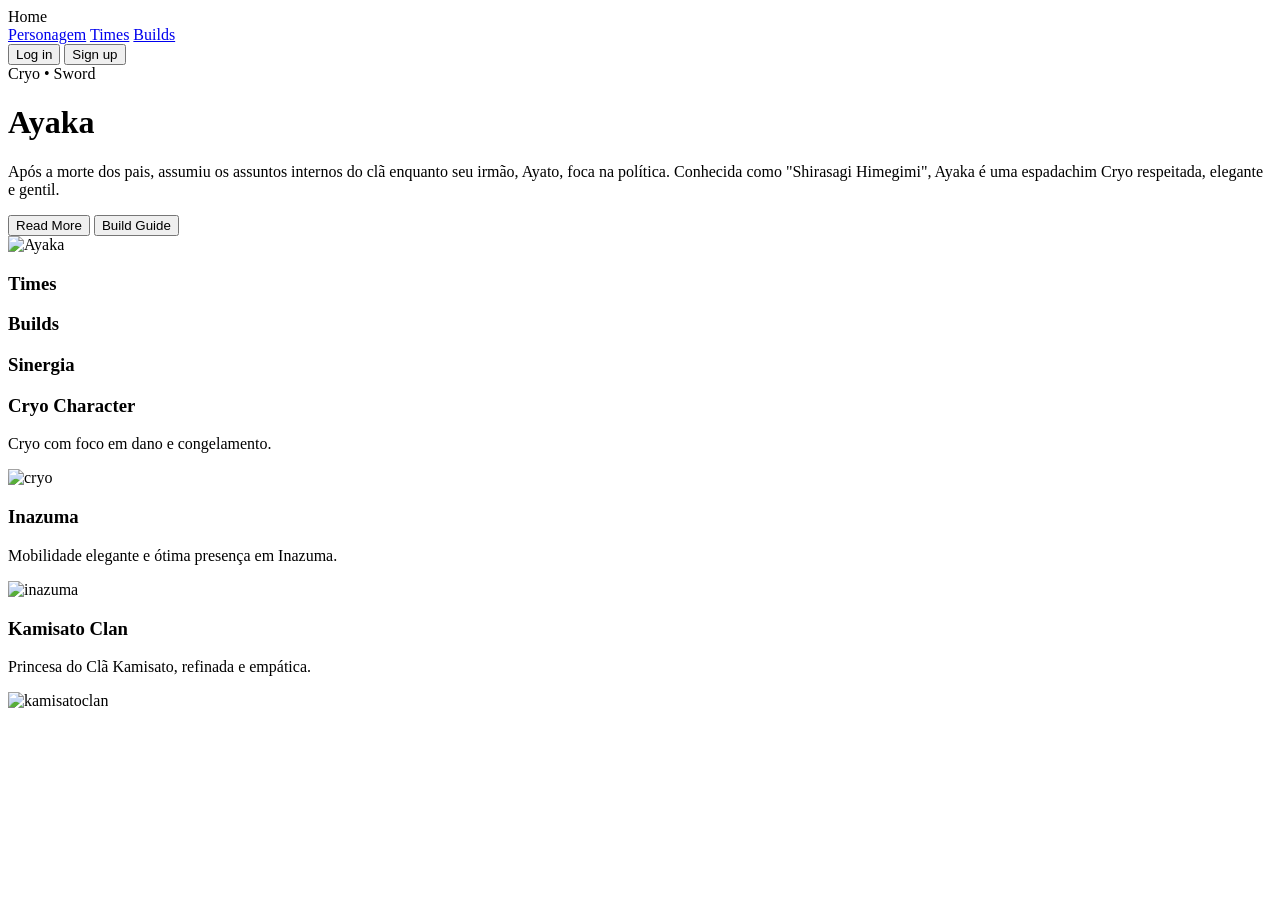
==== pages/Ayaka.html @ 98aba7cc "Create Ayaka.html" ====
<!DOCTYPE html>
<html lang="pt-BR">
<head>
  <meta charset="UTF-8">
  <meta name="viewport" content="width=device-width, initial-scale=1.0">
  <title>Ayaka</title>
<link rel="stylesheet" href="../css/stylep.css">
</head>
<body>

  <header class="navbar">
    <div class="logo">Home</div>

    <nav>
      <a href="#">Personagem</a> 
      <a href="#">Times</a>
      <a href="#">Builds</a>
    </nav>

    <div class="buttons">
      <button class="login">Log in</button>
      <button class="signup">Sign up</button>
    </div>
  </header>

  <div class="container">

    <div class="card-main">
      <div class="card-text">
        <span class="tag">Cryo • Sword</span>
        <h1>Ayaka</h1>
        <p>
          Após a morte dos pais, assumiu os assuntos internos do clã enquanto
          seu irmão, Ayato, foca na política. Conhecida como "Shirasagi Himegimi",
          Ayaka é uma espadachim Cryo respeitada, elegante e gentil.
        </p>

        <div class="card-actions">
          <button class="btn-primary">Read More</button>
          <button class="btn-secondary">Build Guide</button>
        </div>
      </div>

      <div class="card-image">
        <img src="../assets/images/ayaka/ayakaa.png" alt="Ayaka">
      </div>
    </div>

<div class="cards"> 
  <div class="cima">
    <div class="options">
      <div class="card1">
        <h3>Times</h3>
      </div>
      <div class="card2">
        <h3>Builds</h3>
      </div>
      <div class="card6">
        <h3>Sinergia</h3>
      </div>
    </div>
   </div>
   
   <div class="baixo">
    <div class="card3">
      <div>
        <h3>Cryo Character</h3>
        <p>Cryo com foco em dano e congelamento.</p>
      </div>
      <div>
        <img src="https://i.pinimg.com/1200x/28/7c/b2/287cb2314620c3347225e4188097f728.jpg" alt="cryo">
      </div>
    </div>

      <div class="card4">
        <div>
         <h3>Inazuma</h3>
         <p>Mobilidade elegante e ótima presença em Inazuma.</p>
        </div>
        <div>
          <img src="https://i.pinimg.com/736x/a6/d5/6b/a6d56baf6834b6b9c56a0957f0693513.jpg" alt="inazuma">
        </div>
      </div>

      <div class="card5">
        <div>
        <h3>Kamisato Clan</h3>
        <p>Princesa do Clã Kamisato, refinada e empática.</p>
        </div>
        <div>
          <img src="https://i.pinimg.com/1200x/dd/69/5c/dd695cdac95e3d44d4d445b8be971396.jpg" alt="kamisatoclan">
        </div>
      </div>

   </div>
      
</div>

</body>
</html>
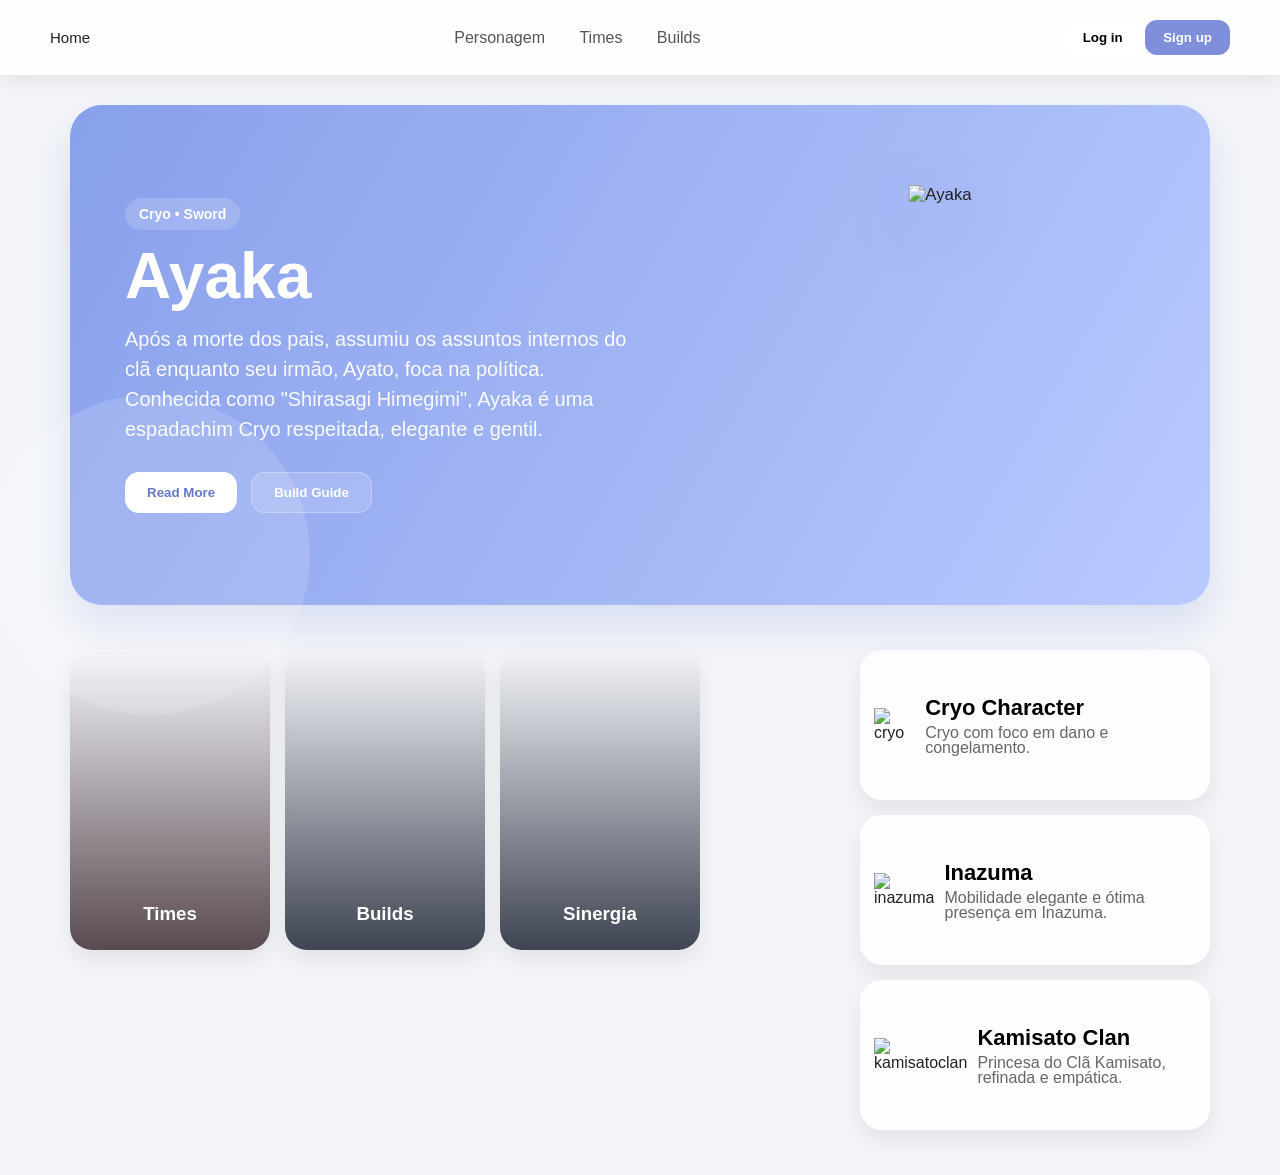
==== commit de51665f: "Update Ayaka.html" ====
--- a/pages/Ayaka.html
+++ b/pages/Ayaka.html
@@ -59,6 +59,11 @@
         <h3>Sinergia</h3>
       </div>
     </div>
+    <div class="more">
+    </div>
+   </div>
+   
+   <div class="meio">
    </div>
    
    <div class="baixo">
--- a/css/stylep.css
+++ b/css/stylep.css
@@ -0,0 +1,326 @@
+*{
+  margin: 0;
+  padding: 0;
+  box-sizing: border-box;
+}
+
+body{
+  font-family: Segoe UI, sans-serif;
+  background: #f3f5f9;
+  color: #222;
+}
+
+/* NAVBAR */
+
+.navbar{
+  display: flex;
+  justify-content: space-between;
+  align-items: center;
+  padding: 20px 50px;
+  background: rgba(255,255,255,0.92);
+  box-shadow: 0 5px 20px rgba(0,0,0,0.08);
+}
+
+.logo{
+  cursor: pointer;
+  font-weight: 500;
+  font-size: 15px;
+}
+
+.navbar nav a{
+  margin: 0 15px;
+  text-decoration: none;
+  color: #555;
+  font-weight: 500;
+}
+
+.buttons button{
+  padding: 10px 18px;
+  border: none;
+  border-radius: 12px;
+  cursor: pointer;
+  font-weight: 600;
+}
+
+.login{
+  background: white;
+  border: 1px solid #d8dcef;
+}
+
+.signup{
+  background: #7f8fdc;
+  color: white;
+}
+
+/* CONTAINER */
+
+.container{
+  padding: 30px;
+  max-width: 1200px;
+  margin: auto;
+}
+
+/* CARD PRINCIPAL */
+
+.card-main{
+  position: relative;
+  display: flex;
+  align-items: center;
+  justify-content: space-between;
+  min-height: 360px;
+  padding: 50px 55px; 
+  border-radius: 32px;
+  overflow: visible;
+  background:
+    linear-gradient(120deg, rgba(131,155,234,0.95), rgba(180,198,255,0.92)),
+    url("jaja.jpg") center/cover no-repeat;
+  box-shadow: 0 20px 40px rgba(112, 132, 215, 0.20);
+}
+
+.card-main:before{
+  content: "";
+  position: absolute;
+  left: -80px;
+  bottom: -110px;
+  width: 320px;
+  height: 320px;
+  background: rgba(255,255,255,0.14);
+  border-radius: 50%;
+}
+
+.card-text{
+  position: relative;
+  z-index: 2;
+  max-width: 520px;
+  color: white;
+}
+
+.tag{
+  display: inline-block;
+  margin-bottom: 14px;
+  padding: 8px 14px;
+  border-radius: 999px;
+  background: rgba(255,255,255,0.16);
+  backdrop-filter: blur(6px);
+  font-size: 14px;
+  font-weight: 600;
+}
+
+.card-text h1{
+  font-size: 64px;
+  line-height: 1;
+  margin-bottom: 16px;
+}
+
+.card-text p{
+  font-size: 20px;
+  line-height: 1.5;
+  color: rgba(255,255,255,0.95);
+  margin-bottom: 28px;
+}
+
+.card-actions{
+  display: flex;
+  gap: 14px;
+  flex-wrap: wrap;
+}
+
+.btn-primary,
+.btn-secondary{
+  padding: 12px 22px;
+  border-radius: 14px;
+  border: none;
+  cursor: pointer;
+  font-weight: 700;
+}
+
+.btn-primary{
+  background: white;
+  color: #6677cc;
+}
+
+.btn-secondary{
+  background: rgba(255,255,255,0.15);
+  color: white;
+  border: 1px solid rgba(255,255,255,0.28);
+}
+
+.card-image{
+  position: relative;
+  z-index: 2;
+  width: 430px;
+  display: flex;
+  justify-content: center;
+  align-items: flex-end;
+}
+
+.card-image img{
+  height: 400px;
+  width: auto;
+  object-fit: contain;
+  transform: translateY(40px) scale(1.05);
+  filter: drop-shadow(0 18px 30px rgba(28, 42, 98, 0.28));
+}
+
+/* CARDS PEQUENOS */
+
+.options{
+  margin-top: 0px;
+  display: grid;
+  grid-template-columns: repeat(3, 1fr);
+  gap: 15px; 
+}
+
+.cards{
+  margin-top: 45px;
+  display: grid;
+  grid-template-columns: repeat(3, 1fr);
+  gap: 20px;
+}
+
+.card1{
+  background: 
+    linear-gradient(to top, rgba(51, 31, 39, 0.8), transparent),
+    url("ayaka1.jpg");
+  background-size: cover;
+  padding: 24px;
+  border-radius: 22px;
+  box-shadow: 0 10px 25px rgba(0,0,0,0.08);
+  height: 300px;
+  width: 200px;
+  display: flex;
+  flex-direction: column;
+  justify-content: flex-end; /* joga tudo pra baixo */
+  
+}
+
+.card2{
+  background: 
+    linear-gradient(to top, rgba(17, 24, 40, 0.8), transparent),
+    url("ayaka2.jpg");
+  background-size: cover;
+  padding: 24px;
+  border-radius: 22px;
+  box-shadow: 0 10px 25px rgba(0,0,0,0.08);
+  height: 300px;
+  width: 200px;
+  display: flex;
+  flex-direction: column;
+  justify-content: flex-end; /* joga tudo pra baixo */
+  
+}
+
+.card6{
+  background: 
+    linear-gradient(to top, rgba(17, 24, 40, 0.8), transparent),
+    url("ayaka3.jpg");
+  background-size: cover;
+  padding: 24px;
+  border-radius: 22px;
+  box-shadow: 0 10px 25px rgba(0,0,0,0.08);
+  height: 300px;
+  width: 200px;
+  display: flex;
+  flex-direction: column;
+  justify-content: flex-end; /* joga tudo pra baixo */
+}
+
+.card3 img{ 
+  height: 105px;
+  width: 110px;
+  margin-right: 10px;
+  margin-left: -10px;
+}
+
+.card4 img{ 
+  height: 110px;
+  width: 110px;
+  margin-right: 10px;
+  margin-left: -10px;
+} 
+
+.card5 img{
+  height: 110px;
+  width: 110px;
+  margin-right: 10px;
+  margin-left: -10px;
+}
+
+.card3,
+.card4,
+.card5{
+  display: flex;
+  flex-direction: row-reverse; /* INVERTE */
+  justify-content: space-between;
+  align-items: center;
+  background: rgba(255,255,255,0.95);
+  padding: 24px;
+  border-radius: 22px;
+  box-shadow: 0 10px 25px rgba(0,0,0,0.08);
+  height: 150px;
+  width: 350px;
+  margin-bottom: 15px; 
+}
+
+.card1 h3,
+.card2 h3,
+.card6 h3{
+  text-align: center;
+  color:white;
+  margin-bottom: 01px
+}
+
+.card3 h3,
+.card4 h3,
+.card5 h3{
+  margin-bottom: 4px;
+  font-size: 22px;
+  color: #000000;
+}
+
+.card3 p,
+.card4 p,
+.card5 p{
+  color: #666;
+  line-height: 15px; 
+}
+
+/* RESPONSIVO */
+
+@media (max-width: 980px){
+  .card-main{
+    flex-direction: column;
+    text-align: center;
+    padding: 40px 30px;
+  }
+
+  .card-text{
+    max-width: 100%;
+  }
+
+  .card-text h1{
+    font-size: 48px;
+  }
+
+  .card-text p{
+    font-size: 18px;
+  }
+
+  .card-image{
+    width: 100%;
+    margin-top: 20px;
+  }
+
+  .card-image img{
+    height: 360px;
+    transform: translateY(20px) scale(1.04);
+  }
+
+  .card-actions{
+    justify-content: center;
+  }
+
+  .cards{
+    grid-template-columns: 1fr;
+  }
+}
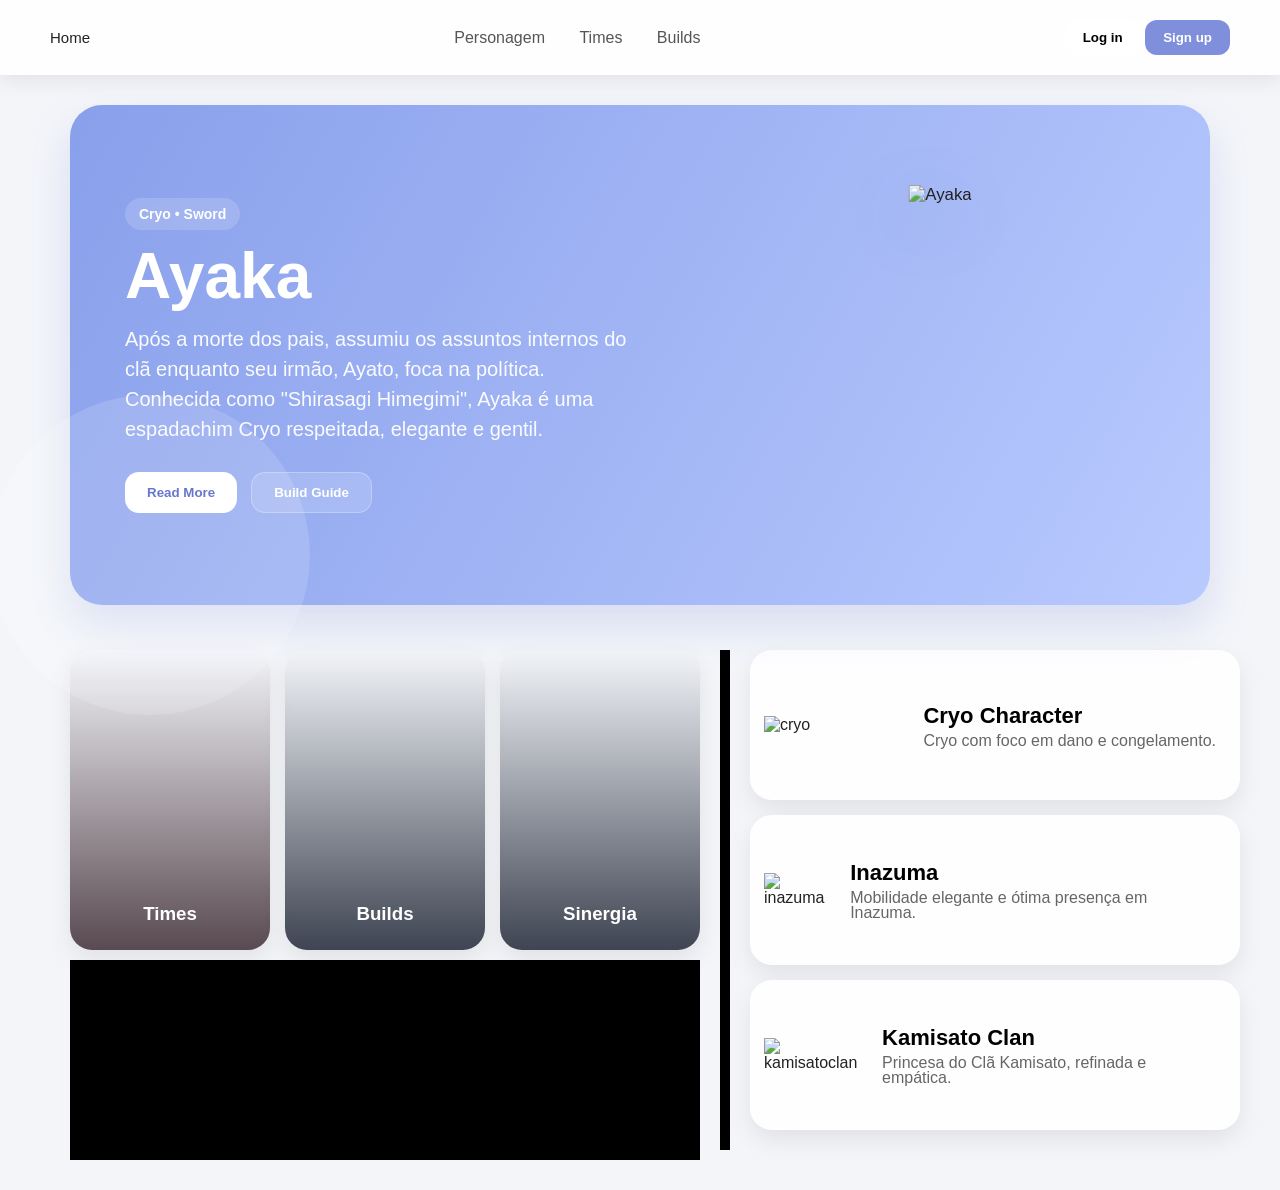
==== commit 72ccc52d: "Update Ayaka.html" ====
--- a/pages/Ayaka.html
+++ b/pages/Ayaka.html
@@ -88,7 +88,7 @@
       </div>
 
       <div class="card5">
-        <div>
+        <div> 
         <h3>Kamisato Clan</h3>
         <p>Princesa do Clã Kamisato, refinada e empática.</p>
         </div>
--- a/css/stylep.css
+++ b/css/stylep.css
@@ -171,6 +171,15 @@
   gap: 15px; 
 }
 
+.more{
+   margin-top: 10px;
+  display: grid;
+  grid-template-columns: repeat(3, 1fr);
+  gap: 15px; 
+  background-color: #000000;
+  height: 200px;
+}
+
 .cards{
   margin-top: 45px;
   display: grid;
@@ -178,10 +187,16 @@
   gap: 20px;
 }
 
+.meio{
+  height: 500px;
+  width: 10px;
+  background-color:#000000;
+}
+
 .card1{
   background: 
     linear-gradient(to top, rgba(51, 31, 39, 0.8), transparent),
-    url("ayaka1.jpg");
+    url("../assets/images/ayaka/ayaka1.jpg");
   background-size: cover;
   padding: 24px;
   border-radius: 22px;
@@ -197,7 +212,7 @@
 .card2{
   background: 
     linear-gradient(to top, rgba(17, 24, 40, 0.8), transparent),
-    url("ayaka2.jpg");
+    url("../assets/images/ayaka/ayaka2.jpg");
   background-size: cover;
   padding: 24px;
   border-radius: 22px;
@@ -213,7 +228,7 @@
 .card6{
   background: 
     linear-gradient(to top, rgba(17, 24, 40, 0.8), transparent),
-    url("ayaka3.jpg");
+    url("../assets/images/ayaka/ayaka3.jpg");
   background-size: cover;
   padding: 24px;
   border-radius: 22px;
@@ -258,7 +273,7 @@
   border-radius: 22px;
   box-shadow: 0 10px 25px rgba(0,0,0,0.08);
   height: 150px;
-  width: 350px;
+  width: 490px;
   margin-bottom: 15px; 
 }
 
@@ -268,6 +283,7 @@
   text-align: center;
   color:white;
   margin-bottom: 01px
+  
 }
 
 .card3 h3,
@@ -323,4 +339,4 @@
   .cards{
     grid-template-columns: 1fr;
   }
-}+}
